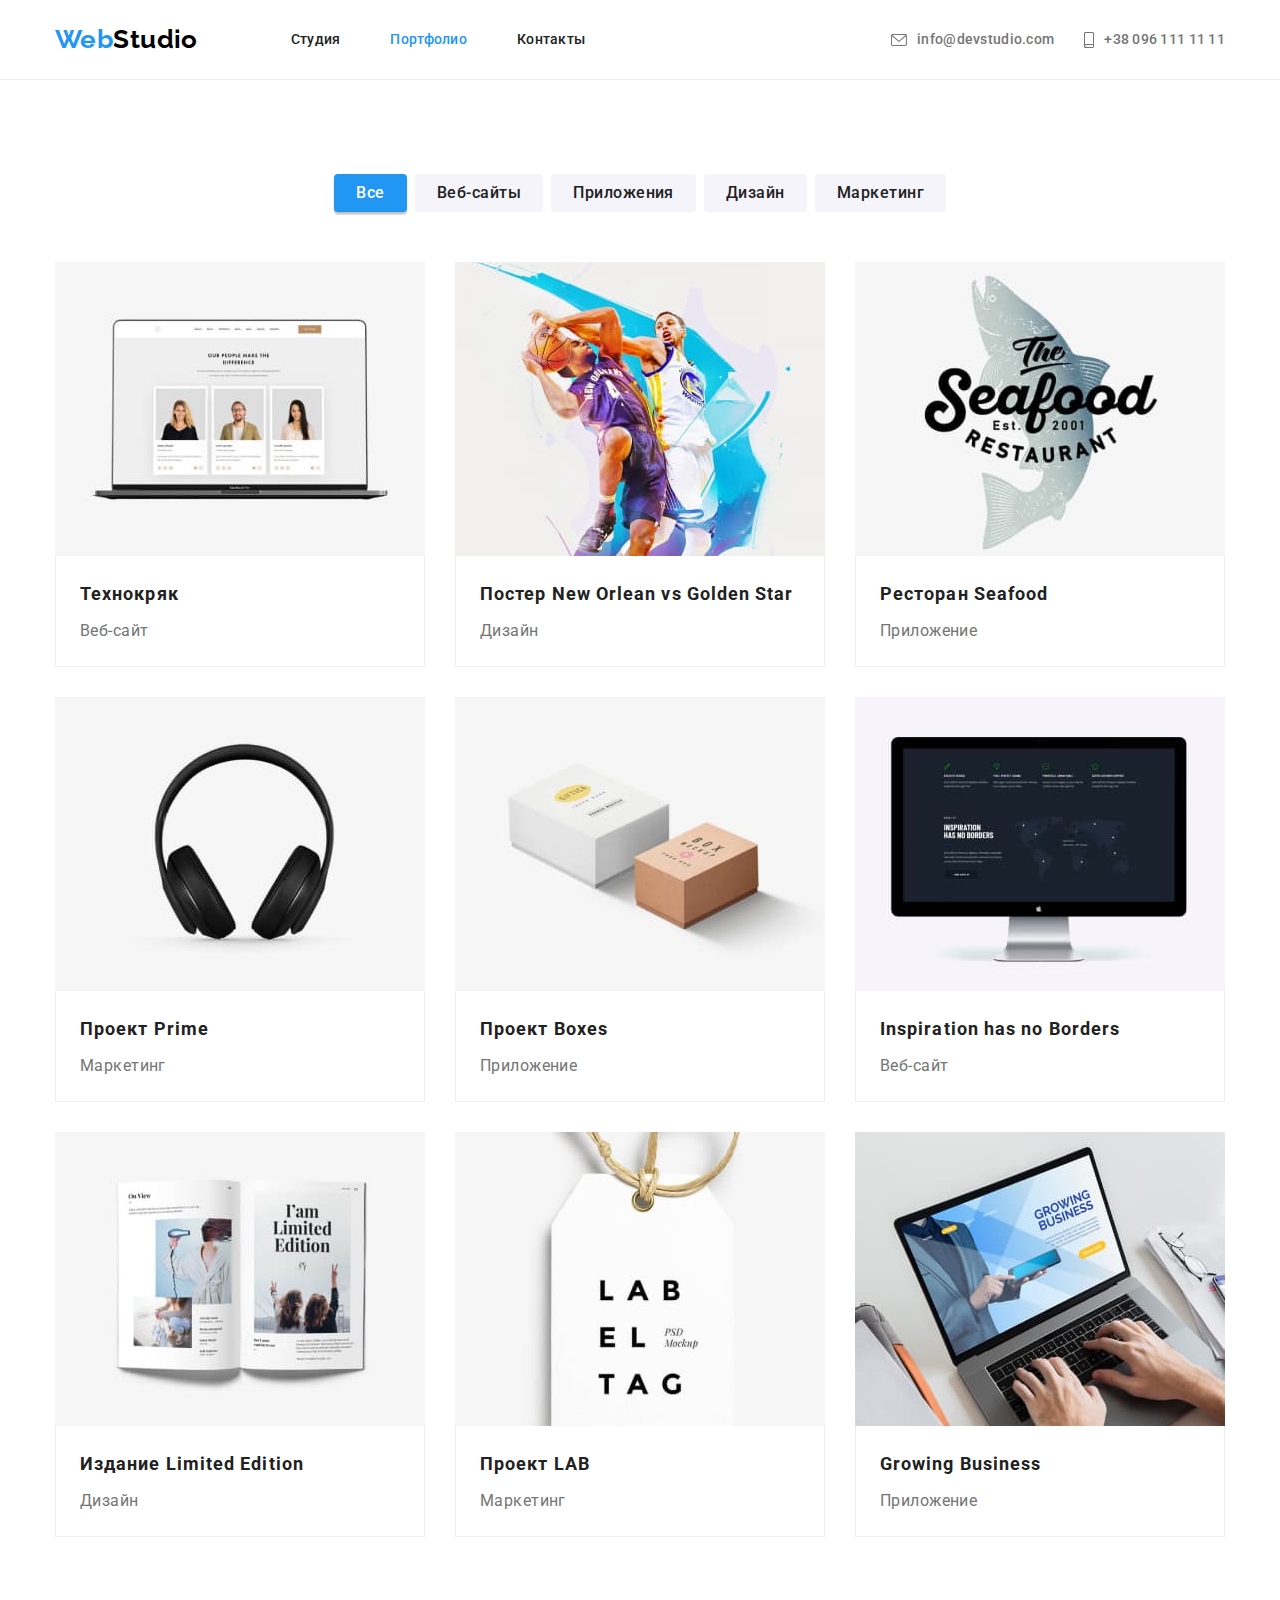
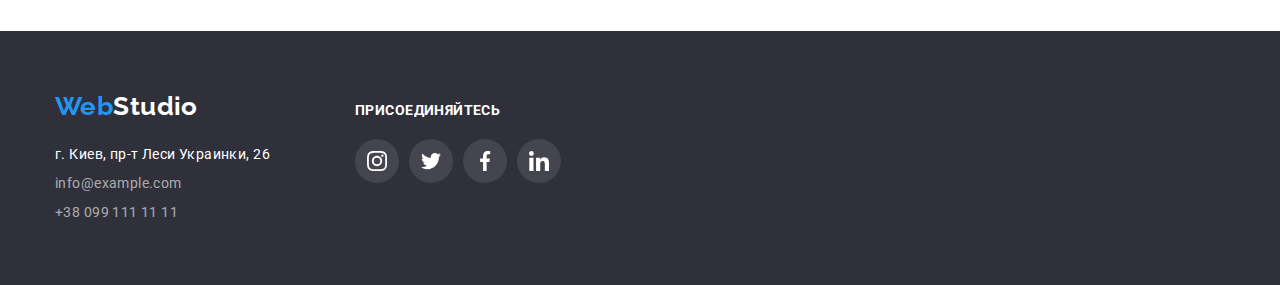
==== portfolio.html @ 2c68f672 "Добавляет файлы предыдущей работы" ====
<!DOCTYPE html>
<html lang="ru">
  <head>
    <meta charset="UTF-8" />
    <!-- <meta http-equiv="X-UA-Compatible" content="IE=edge" /> -->
    <meta name="viewport" content="width=device-width, initial-scale=1.0" />
    <title>Портфолио</title>
    <link rel="preconnect" href="https://fonts.googleapis.com" />
    <link rel="preconnect" href="https://fonts.gstatic.com" crossorigin />
    <link
      href="https://fonts.googleapis.com/css2?family=Raleway:wght@700&family=Roboto:wght@400;500;700;900&display=swap"
      rel="stylesheet"
    />
    <link
      rel="stylesheet"
      href="https://cdnjs.cloudflare.com/ajax/libs/modern-normalize/1.1.0/modern-normalize.min.css"
    />
    <link rel="stylesheet" href="./css/styles.css" />
  </head>
  <body>
    <!-- Шапка страницы -->
    <header class="page-header">
      <div class="container page-header__inner">
        <!-- Основная навигация -->
        <nav class="page-header__nav">
          <!-- Логотип компании -->
          <a href="./index.html" class="logo" lang="en">
            <span class="logo--accent">Web</span>Studio
          </a>

          <!-- Ссылки на другие страницы -->
          <ul class="site-nav list">
            <li class="site-nav__item">
              <a href="./index.html" class="site-nav__link">Студия</a>
            </li>
            <li class="site-nav__item">
              <a
                href="./portfolio.html"
                class="site-nav__link site-nav__link--active"
                aria-current="page"
              >
                Портфолио
              </a>
            </li>
            <li class="site-nav__item">
              <a href="" class="site-nav__link">Контакты</a>
            </li>
          </ul>
        </nav>

        <!-- Почта и телефон -->
        <ul class="contacts-header list">
          <li class="contacts-header__item">
            <a href="mailto:info@devstudio.com" class="contacts-header__link">
              <svg class="contacts-header__icon" width="16" height="12">
                <use href="./images/icons.svg#envelope"></use>
              </svg>
              info@devstudio.com
            </a>
          </li>
          <li class="contacts-header__item">
            <a href="tel:+380961111111" class="contacts-header__link">
              <svg class="contacts-header__icon" width="10" height="16">
                <use href="./images/icons.svg#smartphone"></use>
              </svg>
              +38 096 111 11 11
            </a>
          </li>
        </ul>

        <!-- <div>
          <a href="mailto:info@devstudio.com">info@devstudio.com</a>
          <a href="tel:+380961111111">+38 096 111 11 11</a>
        </div> -->
      </div>
    </header>

    <!-- Уникальный контент страницы -->
    <main>
      <!-- Наши работы -->
      <section class="section">
        <div class="container">
          <h1 class="visually-hidden">Наши работы</h1>

          <!-- Фильтр -->
          <ul class="filter list">
            <li class="filter__item">
              <button
                type="button"
                class="filter__button filter__button--active"
                aria-current="true"
              >
                Все
              </button>
            </li>
            <li class="filter__item">
              <button type="button" class="filter__button">Веб-сайты</button>
            </li>
            <li class="filter__item">
              <button type="button" class="filter__button">Приложения</button>
            </li>
            <li class="filter__item">
              <button type="button" class="filter__button">Дизайн</button>
            </li>
            <li class="filter__item">
              <button type="button" class="filter__button">Маркетинг</button>
            </li>
          </ul>
          <!-- можно сверстать без списка, ⚠️ ультраграмотно - набором радио-кнопок -->

          <ul class="works-list list">
            <li class="works-list__card">
              <a href="" class="works-list__link">
                <img
                  src="./images/pic-1.jpg"
                  alt="Сайт на экране ноутбука"
                  width="370"
                />
                <div class="works-list__content">
                  <h2 class="works-list__title">Технокряк</h2>
                  <p class="works-list__type">Веб-сайт</p>
                </div>
              </a>
            </li>
            <li class="works-list__card">
              <a href="" class="works-list__link">
                <img
                  src="./images/pic-2.jpg"
                  alt="Два баскетболиста с мячом"
                  width="370"
                />
                <div class="works-list__content">
                  <h2 class="works-list__title">
                    Постер <span lang="en">New Orlean vs Golden Star</span>
                  </h2>
                  <p class="works-list__type">Дизайн</p>
                </div>
              </a>
            </li>
            <li class="works-list__card">
              <a href="" class="works-list__link">
                <img
                  src="./images/pic-3.jpg"
                  alt="Логотип ресторана"
                  width="370"
                />
                <div class="works-list__content">
                  <h2 class="works-list__title">
                    Ресторан <span lang="en">Seafood</span>
                  </h2>
                  <p class="works-list__type">Приложение</p>
                </div>
              </a>
            </li>
            <li class="works-list__card">
              <a href="" class="works-list__link">
                <img
                  src="./images/pic-4.jpg"
                  alt="Беспроводные наушники"
                  width="370"
                />
                <div class="works-list__content">
                  <h2 class="works-list__title">
                    Проект <span lang="en">Prime</span>
                  </h2>
                  <p class="works-list__type">Маркетинг</p>
                </div>
              </a>
            </li>
            <li class="works-list__card">
              <a href="" class="works-list__link">
                <img
                  src="./images/pic-5.jpg"
                  alt="Две коробки на белом фоне"
                  width="370"
                />
                <div class="works-list__content">
                  <h2 class="works-list__title">
                    Проект <span lang="en">Boxes</span>
                  </h2>
                  <p class="works-list__type">Приложение</p>
                </div>
              </a>
            </li>
            <li class="works-list__card">
              <a href="" class="works-list__link">
                <img
                  src="./images/pic-6.jpg"
                  alt="Сайт на экране монитора"
                  width="370"
                />
                <div class="works-list__content">
                  <h2 class="works-list__title" lang="en">
                    Inspiration has no Borders
                  </h2>
                  <p class="works-list__type">Веб-сайт</p>
                </div>
              </a>
            </li>
            <li class="works-list__card">
              <a href="" class="works-list__link">
                <img
                  src="./images/pic-7.jpg"
                  alt="Открытый глянцевый журнал"
                  width="370"
                />
                <div class="works-list__content">
                  <h2 class="works-list__title">
                    Издание <span lang="en">Limited Edition</span>
                  </h2>
                  <p class="works-list__type">Дизайн</p>
                </div>
              </a>
            </li>
            <li class="works-list__card">
              <a href="" class="works-list__link">
                <img
                  src="./images/pic-8.jpg"
                  alt="Бирка с названием компании"
                  width="370"
                />
                <div class="works-list__content">
                  <h2 class="works-list__title">
                    Проект <span lang="en">LAB</span>
                  </h2>
                  <p class="works-list__type">Маркетинг</p>
                </div>
              </a>
            </li>
            <li class="works-list__card">
              <a href="" class="works-list__link">
                <img
                  src="./images/pic-9.jpg"
                  alt="Человек работает на ноутбуке"
                  width="370"
                />
                <div class="works-list__content">
                  <h2 class="works-list__title" lang="en">Growing Business</h2>
                  <p class="works-list__type">Приложение</p>
                </div>
              </a>
            </li>
          </ul>
        </div>
      </section>
    </main>

    <!-- Подвал страницы -->
    <footer class="page-footer">
      <div class="container page-footer__inner">
        <div>
          <!-- Логотип компании -->
          <a href="./index.html" class="logo page-footer__logo" lang="en">
            <span class="logo--accent">Web</span>Studio
          </a>

          <!-- Контактные данные -->
          <address class="footer-address">
            <!-- Адрес -->
            г. Киев, пр-т Леси Украинки, 26

            <!-- Почта и телефон -->
            <ul class="footer-address__list list">
              <li class="footer-address__item">
                <a href="mailto:info@example.com" class="footer-address__link">
                  info@example.com
                </a>
              </li>
              <li class="footer-address__item">
                <a href="tel:+380991111111" class="footer-address__link">
                  +38 099 111 11 11
                </a>
              </li>
            </ul>
          </address>

          <!-- <address>
            г. Киев, пр-т Леси Украинки, 26 <br />
            <a href="mailto:info@example.com">info@example.com</a> <br />
            <a href="tel:+380991111111">+38 099 111 11 11</a>
          </address> -->
        </div>

        <div class="page-footer__social">
          <b class="page-footer__text">Присоединяйтесь</b>

          <!-- Социальные сети -->
          <ul class="social-networks list">
            <li class="social-networks__item">
              <a
                href=""
                class="social-networks__link social-networks__link--theme-dark"
                aria-label="Ссылка на Instagram"
              >
                <svg class="social-networks__icon">
                  <use href="./images/icons.svg#instagram"></use>
                </svg>
              </a>
            </li>
            <li class="social-networks__item">
              <a
                href=""
                class="social-networks__link social-networks__link--theme-dark"
                aria-label="Ссылка на Twitter"
              >
                <svg class="social-networks__icon">
                  <use href="./images/icons.svg#twitter"></use>
                </svg>
              </a>
            </li>
            <li class="social-networks__item">
              <a
                href=""
                class="social-networks__link social-networks__link--theme-dark"
                aria-label="Ссылка на Facebook"
              >
                <svg class="social-networks__icon">
                  <use href="./images/icons.svg#facebook"></use>
                </svg>
              </a>
            </li>
            <li class="social-networks__item">
              <a
                href=""
                class="social-networks__link social-networks__link--theme-dark"
                aria-label="Ссылка на LinkedIn"
              >
                <svg class="social-networks__icon">
                  <use href="./images/icons.svg#linkedin"></use>
                </svg>
              </a>
            </li>
          </ul>
        </div>
      </div>
    </footer>
  </body>
</html>
---- css/styles.css ----
:root {
  --primary-text-color: #757575;
  --title-text-color: #212121;
  --accent-color: #2196f3;
  --button-hover-color: #188ce8;
  --primary-white-color: #ffffff;
  --secondary-bg-color: #f5f4fa;
  --logo-black-color: #000000;
  --header-border-color: #ececec;
  --border-color: #eeeeee;
  --hero-bg-color: #c4c4c4;
  --hero-gradient-color: rgba(47, 48, 58, 0.4);
  --icon-link-color: #afb1b8;
  --footer-bg-color: #2f303a;
  --footer-contact-color: rgba(255, 255, 255, 0.6);
  --footer-link-bg-color: rgba(255, 255, 255, 0.1);
  --primary-box-shadow: 0 4px 4px rgba(0, 0, 0, 0.15);
  --secondary-box-shadow: 0 1px 3px rgba(0, 0, 0, 0.12),
    0 1px 1px rgba(0, 0, 0, 0.14), 0 2px 1px rgba(0, 0, 0, 0.2);
  --filter-button-shadow: 0 3px 1px rgba(0, 0, 0, 0.1),
    0 1px 2px rgba(0, 0, 0, 0.08), 0 2px 2px rgba(0, 0, 0, 0.12);
  --work-card-shadow: 0 1px 1px rgba(0, 0, 0, 0.12),
    0 4px 4px rgba(0, 0, 0, 0.06), 1px 4px 6px rgba(0, 0, 0, 0.16);
}

body {
  background-color: var(--primary-white-color);
  color: var(--primary-text-color);

  font-family: 'Roboto', sans-serif;
  letter-spacing: 0.03em;
  font-size: 14px;
  line-height: 1.71;
}

/* ul {
  padding: 0;
  margin: 0;
  list-style: none;
} */

/* h1,
h2,
h3,
h4,
h5,
h6 {
  color: #212121;
} */

/* h1,
h2,
h3,
h4,
h5,
h6,
p {
  margin-top: 0;
  margin-bottom: 0;
} */

img {
  display: block;
  max-width: 100%;
  height: auto;
}

/* Утилиты */

.list {
  padding: 0;
  margin: 0;
  list-style: none;
} /* можно сделать для ссылок (.link) */

.visually-hidden {
  position: absolute;
  width: 1px;
  height: 1px;
  margin: -1px;
  border: 0;
  padding: 0;
  clip: rect(0 0 0 0);
  overflow: hidden;
}

/* Container */

.container {
  width: 1200px;
  padding-left: 15px;
  padding-right: 15px;
  margin-left: auto;
  margin-right: auto;
}

/* Logo */

.logo {
  color: var(--logo-black-color);
  font-family: 'Raleway', sans-serif;

  font-size: 26px;
  font-weight: 700;
  line-height: 1.19;
  text-decoration: none;
}

.logo--accent {
  color: var(--accent-color);
}

/* Page header */

.page-header {
  border-bottom: 1px solid var(--header-border-color);
}

.page-header__inner {
  display: flex;
}

.page-header__nav {
  display: flex;
  align-items: center;
}

/* Site nav и Contacts header */

.site-nav {
  display: flex;
  margin-left: 93px;
}

.site-nav__item:not(:last-child) {
  margin-right: 50px;
}

.site-nav__link {
  color: var(--title-text-color);
}

.contacts-header {
  display: flex;
  margin-left: auto;
}

.contacts-header__item:not(:last-child) {
  margin-right: 30px;
}

.contacts-header__link {
  align-items: center;
  color: inherit;
}

.contacts-header__icon {
  margin-right: 10px;
  fill: currentColor;
}

.site-nav__link,
.contacts-header__link {
  /* display: inline-block; */
  /* display: block; */
  display: inline-flex;
  padding-top: 32px;
  padding-bottom: 31px;

  font-weight: 500;
  line-height: 1.14;
  letter-spacing: 0.02em;
  text-decoration: none;
}

.site-nav__link:hover,
.site-nav__link:focus,
.site-nav__link--active,
.contacts-header__link:hover,
.contacts-header__link:focus {
  color: var(--accent-color);
}

/* Hero */

.hero {
  display: flex;
  flex-direction: column;
  justify-content: center;
  align-items: center;
  max-width: 1600px;
  height: 600px;
  margin-left: auto;
  margin-right: auto;
  /* padding-top: 200px;
  padding-bottom: 200px; */

  background-color: var(--hero-bg-color);
  /* если картинка не загрузится */
  background-image: linear-gradient(
      var(--hero-gradient-color),
      var(--hero-gradient-color)
    ),
    url('../images/hero-bg.jpg');
  background-repeat: no-repeat;
  background-position: center;
  background-size: cover;
  /* text-align: center; */
}

.hero__title {
  /* margin-left: auto;
  margin-right: auto; */
  width: 696px;
  margin-top: 0;
  margin-bottom: 30px;

  color: var(--primary-white-color);
  font-weight: 900;
  font-size: 44px;
  line-height: 1.36;
  letter-spacing: 0.06em;
  text-transform: uppercase;
}

/* Button */

.button {
  border: 0;
  border-radius: 4px;
  box-shadow: var(--primary-box-shadow);
  padding: 10px 32px;
  min-width: 200px;

  color: var(--primary-white-color);
  background-color: var(--accent-color);
  cursor: pointer;

  font-weight: 700;
  font-size: 16px;
  line-height: 1.88;
  letter-spacing: 0.06em;
}

.button:hover,
.button:focus {
  background-color: var(--button-hover-color);
}

/* Section */

.section {
  padding-top: 94px;
  padding-bottom: 94px;
}

.section--no-padding-b {
  padding-bottom: 0;
}

.section--secondary {
  background-color: var(--secondary-bg-color);
}

.section__title {
  margin-top: 0;
  margin-bottom: 50px;

  color: var(--title-text-color);

  font-size: 36px;
  line-height: 1.17;
  text-align: center;
}

/* Стили для index.html */

/* Features */

.features-list {
  display: flex;
}

.features-list__item {
  width: calc((100% - 90px) / 4);
  margin-right: 30px;
}

.features-list__item:last-child {
  margin-right: 0;
}

.features-list__thumb {
  display: flex;
  justify-content: center;
  align-items: center;
  height: 120px;
  margin-bottom: 30px;

  border-radius: 4px;
  background-color: var(--secondary-bg-color);
}

.features-list__icon {
  width: 70px;
  height: 70px;
}

/* Альтернатива без дополнительного блока */
/* .features-list__icon {
  width: 100%;
  height: 120px;
  padding-top: 25px;
  padding-bottom: 25px;
  margin-bottom: 30px;

  border-radius: 4px;
  background-color: var(--secondary-bg-color);
} */

.features-list__title {
  margin-top: 0;
  margin-bottom: 10px;
  color: var(--title-text-color);

  font-size: 14px;
  line-height: 1.14;
  text-transform: uppercase;
}

.features-list__text {
  margin-top: 0;
  margin-bottom: 0;
}

/* Gallery */

.gallery-list {
  display: flex;
  justify-content: space-between;
}

.gallery-list__item {
  width: calc((100% - 60px) / 3);
}

/* Team */

.team-members {
  display: flex;
  margin: -15px;
}

.team-members__card {
  width: calc(100% / 4 - 30px);
  margin: 15px;

  box-shadow: var(--secondary-box-shadow);
  border-bottom-right-radius: 4px;
  border-bottom-left-radius: 4px;
  overflow: hidden;
}

.team-members__worker {
  padding: 30px 24px;
  text-align: center;
  background-color: var(--primary-white-color);
}

.team-members__name {
  margin-bottom: 10px;
  color: var(--title-text-color);
  font-weight: 500;
}

.team-members__position {
  margin-bottom: 16px;
}

.team-members__name,
.team-members__position {
  margin-top: 0;
  font-size: 16px;
  line-height: 1.19;
}

/* Social networks */

.social-networks {
  display: inline-flex;
}

.social-networks__item:not(:last-child) {
  margin-right: 10px;
}

.social-networks__link {
  display: flex;
  justify-content: center;
  align-items: center;
  width: 44px;
  height: 44px;

  color: var(--icon-link-color);
  border-radius: 50%;
}

.social-networks__link--theme-dark {
  color: var(--primary-white-color);
  background-color: var(--footer-link-bg-color);
}

.social-networks__link:hover,
.social-networks__link:focus {
  color: var(--primary-white-color);
  background-color: var(--accent-color);
}

.social-networks__icon {
  width: 20px;
  height: 20px;
  fill: currentColor;
}

/* Clients */

.clients-list {
  display: flex;
  margin: -15px;
}

.clients-list__item {
  margin: 15px;
}

.clients-list__link {
  display: flex;
  justify-content: center;
  align-items: center;
  width: 170px;
  height: 92px;

  color: var(--icon-link-color);
  border: 1px solid var(--icon-link-color);
  border-radius: 4px;
}

.clients-list__link:hover,
.clients-list__link:focus {
  color: var(--accent-color);
  border-color: var(--accent-color);
}

.clients-list__icon {
  width: 106px;
  height: 60px;
  fill: currentColor;
}

/* Page footer */

.page-footer {
  padding-top: 60px;
  padding-bottom: 60px;
  background-color: var(--footer-bg-color);
}

.page-footer__logo {
  color: var(--primary-white-color);
}

.page-footer__inner {
  display: flex;
  align-items: baseline;
}

.page-footer__social {
  margin-left: 85px;
}

.page-footer__text {
  display: block;
  margin-bottom: 20px;
  color: var(--primary-white-color);

  line-height: 1.14;
  text-transform: uppercase;
}

/* Footer address */

.footer-address {
  margin-top: 20px;
  color: var(--primary-white-color);
  font-style: normal;
}

.footer-address__list {
  margin-top: 5px;
}

.footer-address__item:not(:first-child) {
  margin-top: 5px;
}

.footer-address__link {
  color: var(--footer-contact-color);
  text-decoration: none;
}

.footer-address__link:hover,
.footer-address__link:focus {
  color: var(--accent-color);
}

/* Стили для portfolio.html */

/* Filter */

.filter {
  display: flex;
  justify-content: center;
  margin-bottom: 50px;
}

.filter__item:not(:last-child) {
  margin-right: 8px;
}

.filter__button {
  border: 0;
  border-radius: 4px;
  padding: 6px 22px;
  min-width: 73px;

  color: var(--title-text-color);
  background-color: var(--secondary-bg-color);
  cursor: pointer;

  font-weight: 500;
  font-size: 16px;
  line-height: 1.63;
  letter-spacing: 0.03em;
}

.filter__button:hover,
.filter__button:focus,
.filter__button--active {
  color: var(--primary-white-color);
  background-color: var(--accent-color);
  box-shadow: var(--filter-button-shadow);
}

/* Works */

.works-list {
  display: flex;
  flex-wrap: wrap;
  margin: -15px;
}

.works-list__card {
  width: 370px;
  margin: 15px;
  /* margin-right: 30px;
  margin-bottom: 30px; */
}

/* .works-list > .card:nth-child(3n) {
  margin-right: 0;
}

.works-list > .card:nth-last-child(-n + 3) {
  margin-bottom: 0;
} */

/* Альтернатива */
/* .works-list > .card:not(:nth-child(3n)) {
  margin-right: 30px;
}

.works-list > .card:not(:nth-last-child(-n + 3)) {
  margin-bottom: 30px;
} */

.works-list__link {
  display: block;

  color: inherit;
  text-decoration: none;
}

.works-list__link:hover,
.works-list__link:focus {
  box-shadow: var(--work-card-shadow);
}

.works-list__content {
  padding: 20px 24px;
  border: 1px solid var(--border-color);
  border-top: none;
}

.works-list__title {
  margin-top: 0;
  margin-bottom: 4px;

  color: var(--title-text-color);

  font-size: 18px;
  line-height: 2;
  letter-spacing: 0.06em;
}

.works-list__type {
  margin-top: 0;
  margin-bottom: 0;
  font-size: 16px;
  line-height: 1.88;
}
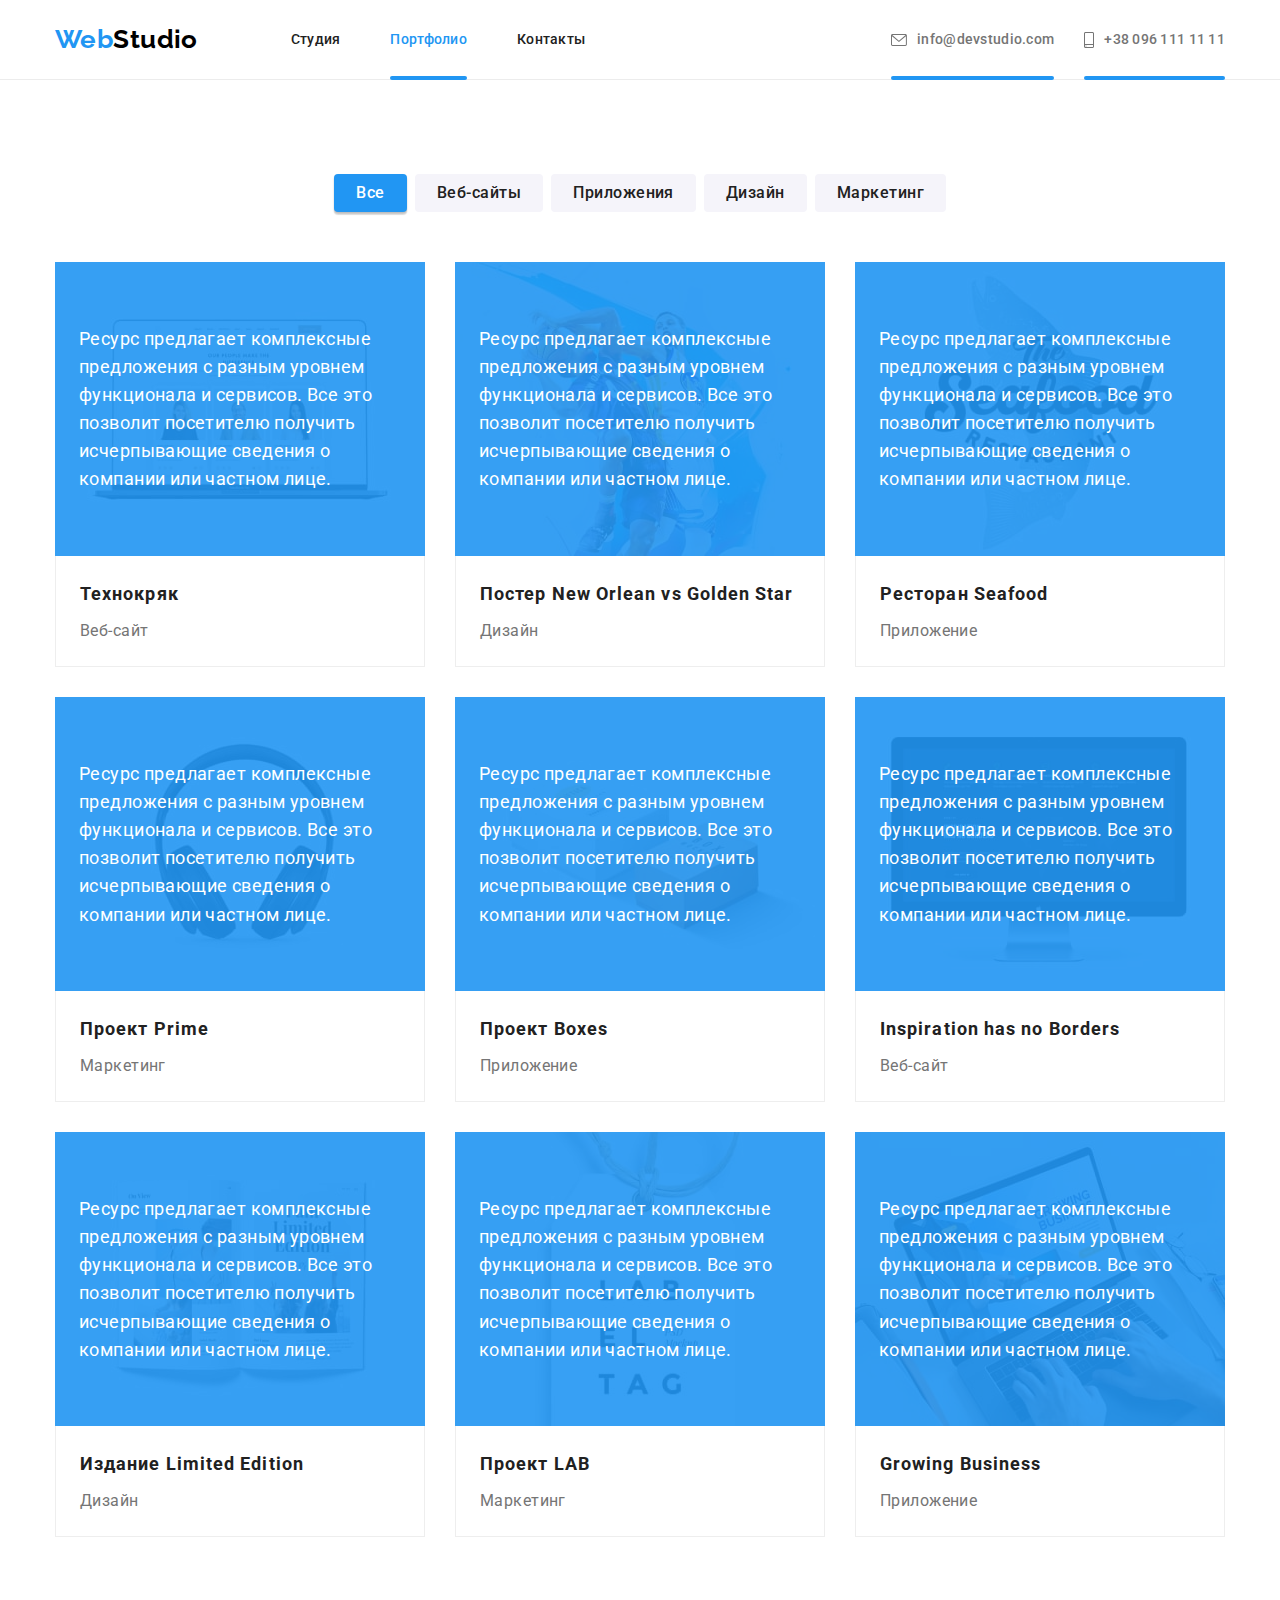
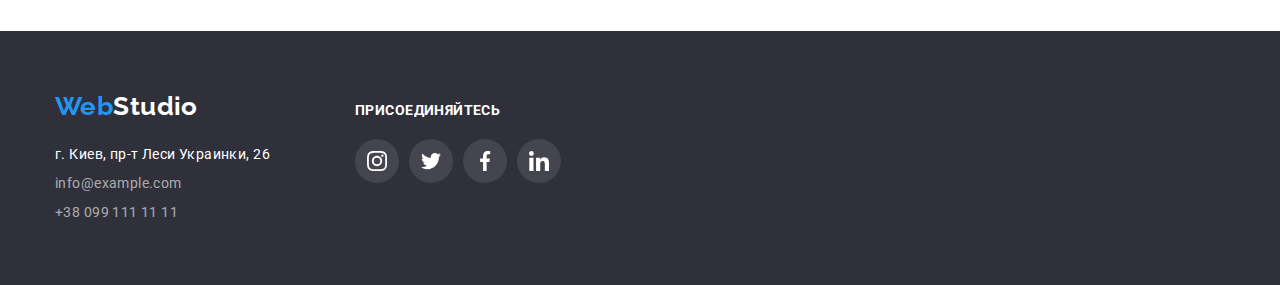
==== commit 832e10a9: "Добавляет позиционированные элементы" ====
--- a/portfolio.html
+++ b/portfolio.html
@@ -111,11 +111,21 @@
           <ul class="works-list list">
             <li class="works-list__card">
               <a href="" class="works-list__link">
-                <img
-                  src="./images/pic-1.jpg"
-                  alt="Сайт на экране ноутбука"
-                  width="370"
-                />
+                <div class="works-list__thumb">
+                  <img
+                    src="./images/pic-1.jpg"
+                    alt="Сайт на экране ноутбука"
+                    width="370"
+                  />
+                  <div class="works-list__overlay">
+                    <p class="works-list__description">
+                      Ресурс предлагает комплексные предложения с разным уровнем
+                      функционала и сервисов. Все это позволит посетителю
+                      получить исчерпывающие сведения о компании или частном
+                      лице.
+                    </p>
+                  </div>
+                </div>
                 <div class="works-list__content">
                   <h2 class="works-list__title">Технокряк</h2>
                   <p class="works-list__type">Веб-сайт</p>
@@ -124,11 +134,21 @@
             </li>
             <li class="works-list__card">
               <a href="" class="works-list__link">
-                <img
-                  src="./images/pic-2.jpg"
-                  alt="Два баскетболиста с мячом"
-                  width="370"
-                />
+                <div class="works-list__thumb">
+                  <img
+                    src="./images/pic-2.jpg"
+                    alt="Два баскетболиста с мячом"
+                    width="370"
+                  />
+                  <div class="works-list__overlay">
+                    <p class="works-list__description">
+                      Ресурс предлагает комплексные предложения с разным уровнем
+                      функционала и сервисов. Все это позволит посетителю
+                      получить исчерпывающие сведения о компании или частном
+                      лице.
+                    </p>
+                  </div>
+                </div>
                 <div class="works-list__content">
                   <h2 class="works-list__title">
                     Постер <span lang="en">New Orlean vs Golden Star</span>
@@ -139,11 +159,21 @@
             </li>
             <li class="works-list__card">
               <a href="" class="works-list__link">
-                <img
-                  src="./images/pic-3.jpg"
-                  alt="Логотип ресторана"
-                  width="370"
-                />
+                <div class="works-list__thumb">
+                  <img
+                    src="./images/pic-3.jpg"
+                    alt="Логотип ресторана"
+                    width="370"
+                  />
+                  <div class="works-list__overlay">
+                    <p class="works-list__description">
+                      Ресурс предлагает комплексные предложения с разным уровнем
+                      функционала и сервисов. Все это позволит посетителю
+                      получить исчерпывающие сведения о компании или частном
+                      лице.
+                    </p>
+                  </div>
+                </div>
                 <div class="works-list__content">
                   <h2 class="works-list__title">
                     Ресторан <span lang="en">Seafood</span>
@@ -154,11 +184,21 @@
             </li>
             <li class="works-list__card">
               <a href="" class="works-list__link">
-                <img
-                  src="./images/pic-4.jpg"
-                  alt="Беспроводные наушники"
-                  width="370"
-                />
+                <div class="works-list__thumb">
+                  <img
+                    src="./images/pic-4.jpg"
+                    alt="Беспроводные наушники"
+                    width="370"
+                  />
+                  <div class="works-list__overlay">
+                    <p class="works-list__description">
+                      Ресурс предлагает комплексные предложения с разным уровнем
+                      функционала и сервисов. Все это позволит посетителю
+                      получить исчерпывающие сведения о компании или частном
+                      лице.
+                    </p>
+                  </div>
+                </div>
                 <div class="works-list__content">
                   <h2 class="works-list__title">
                     Проект <span lang="en">Prime</span>
@@ -169,11 +209,21 @@
             </li>
             <li class="works-list__card">
               <a href="" class="works-list__link">
-                <img
-                  src="./images/pic-5.jpg"
-                  alt="Две коробки на белом фоне"
-                  width="370"
-                />
+                <div class="works-list__thumb">
+                  <img
+                    src="./images/pic-5.jpg"
+                    alt="Две коробки на белом фоне"
+                    width="370"
+                  />
+                  <div class="works-list__overlay">
+                    <p class="works-list__description">
+                      Ресурс предлагает комплексные предложения с разным уровнем
+                      функционала и сервисов. Все это позволит посетителю
+                      получить исчерпывающие сведения о компании или частном
+                      лице.
+                    </p>
+                  </div>
+                </div>
                 <div class="works-list__content">
                   <h2 class="works-list__title">
                     Проект <span lang="en">Boxes</span>
@@ -184,11 +234,21 @@
             </li>
             <li class="works-list__card">
               <a href="" class="works-list__link">
-                <img
-                  src="./images/pic-6.jpg"
-                  alt="Сайт на экране монитора"
-                  width="370"
-                />
+                <div class="works-list__thumb">
+                  <img
+                    src="./images/pic-6.jpg"
+                    alt="Сайт на экране монитора"
+                    width="370"
+                  />
+                  <div class="works-list__overlay">
+                    <p class="works-list__description">
+                      Ресурс предлагает комплексные предложения с разным уровнем
+                      функционала и сервисов. Все это позволит посетителю
+                      получить исчерпывающие сведения о компании или частном
+                      лице.
+                    </p>
+                  </div>
+                </div>
                 <div class="works-list__content">
                   <h2 class="works-list__title" lang="en">
                     Inspiration has no Borders
@@ -199,11 +259,21 @@
             </li>
             <li class="works-list__card">
               <a href="" class="works-list__link">
-                <img
-                  src="./images/pic-7.jpg"
-                  alt="Открытый глянцевый журнал"
-                  width="370"
-                />
+                <div class="works-list__thumb">
+                  <img
+                    src="./images/pic-7.jpg"
+                    alt="Открытый глянцевый журнал"
+                    width="370"
+                  />
+                  <div class="works-list__overlay">
+                    <p class="works-list__description">
+                      Ресурс предлагает комплексные предложения с разным уровнем
+                      функционала и сервисов. Все это позволит посетителю
+                      получить исчерпывающие сведения о компании или частном
+                      лице.
+                    </p>
+                  </div>
+                </div>
                 <div class="works-list__content">
                   <h2 class="works-list__title">
                     Издание <span lang="en">Limited Edition</span>
@@ -214,11 +284,21 @@
             </li>
             <li class="works-list__card">
               <a href="" class="works-list__link">
-                <img
-                  src="./images/pic-8.jpg"
-                  alt="Бирка с названием компании"
-                  width="370"
-                />
+                <div class="works-list__thumb">
+                  <img
+                    src="./images/pic-8.jpg"
+                    alt="Бирка с названием компании"
+                    width="370"
+                  />
+                  <div class="works-list__overlay">
+                    <p class="works-list__description">
+                      Ресурс предлагает комплексные предложения с разным уровнем
+                      функционала и сервисов. Все это позволит посетителю
+                      получить исчерпывающие сведения о компании или частном
+                      лице.
+                    </p>
+                  </div>
+                </div>
                 <div class="works-list__content">
                   <h2 class="works-list__title">
                     Проект <span lang="en">LAB</span>
@@ -229,11 +309,21 @@
             </li>
             <li class="works-list__card">
               <a href="" class="works-list__link">
-                <img
-                  src="./images/pic-9.jpg"
-                  alt="Человек работает на ноутбуке"
-                  width="370"
-                />
+                <div class="works-list__thumb">
+                  <img
+                    src="./images/pic-9.jpg"
+                    alt="Человек работает на ноутбуке"
+                    width="370"
+                  />
+                  <div class="works-list__overlay">
+                    <p class="works-list__description">
+                      Ресурс предлагает комплексные предложения с разным уровнем
+                      функционала и сервисов. Все это позволит посетителю
+                      получить исчерпывающие сведения о компании или частном
+                      лице.
+                    </p>
+                  </div>
+                </div>
                 <div class="works-list__content">
                   <h2 class="works-list__title" lang="en">Growing Business</h2>
                   <p class="works-list__type">Приложение</p>
--- a/css/styles.css
+++ b/css/styles.css
@@ -10,10 +10,14 @@
   --border-color: #eeeeee;
   --hero-bg-color: #c4c4c4;
   --hero-gradient-color: rgba(47, 48, 58, 0.4);
+  --gallery-overlay-color: rgba(47, 48, 58, 0.8);
   --icon-link-color: #afb1b8;
   --footer-bg-color: #2f303a;
   --footer-contact-color: rgba(255, 255, 255, 0.6);
   --footer-link-bg-color: rgba(255, 255, 255, 0.1);
+  --backdrop-bg-color: rgba(0, 0, 0, 0.2);
+  --close-border-color: rgba(0, 0, 0, 0.1);
+  --works-overlay-color: rgba(33, 150, 243, 0.9);
   --primary-box-shadow: 0 4px 4px rgba(0, 0, 0, 0.15);
   --secondary-box-shadow: 0 1px 3px rgba(0, 0, 0, 0.12),
     0 1px 1px rgba(0, 0, 0, 0.14), 0 2px 1px rgba(0, 0, 0, 0.2);
@@ -179,6 +183,25 @@
 .contacts-header__link:hover,
 .contacts-header__link:focus {
   color: var(--accent-color);
+}
+
+.site-nav__link--active,
+.contacts-header__link {
+  position: relative;
+}
+
+.site-nav__link--active::after,
+.contacts-header__link::after {
+  display: block;
+  content: '';
+
+  position: absolute;
+  left: 0;
+  bottom: -1px;
+  width: 100%;
+  height: 4px;
+  background-color: var(--accent-color);
+  border-radius: 2px;
 }
 
 /* Hero */
@@ -341,8 +364,49 @@
 }
 
 .gallery-list__item {
+  position: relative;
   width: calc((100% - 60px) / 3);
 }
+
+.gallery-list__overlay {
+  position: absolute;
+  left: 0;
+  bottom: 0;
+
+  width: 100%;
+  padding: 27px 24px;
+  background-color: var(--gallery-overlay-color);
+}
+
+.gallery-list__title {
+  margin-top: 0;
+  margin-bottom: 0;
+  color: var(--primary-white-color);
+
+  font-size: 14px;
+  line-height: 1.14;
+  text-transform: uppercase;
+  text-align: center;
+}
+
+/* Альтернатива без дополнительного блока */
+/* .gallery-list__title {
+  position: absolute;
+  left: 0;
+  bottom: 0;
+  width: 100%;
+  margin-top: 0;
+  margin-bottom: 0;
+  padding: 27px 24px;
+
+  color: var(--primary-white-color);
+  background-color: var(--gallery-overlay-color);
+
+  font-size: 14px;
+  line-height: 1.14;
+  text-transform: uppercase;
+  text-align: center;
+} */
 
 /* Team */
 
@@ -511,6 +575,79 @@
 .footer-address__link:hover,
 .footer-address__link:focus {
   color: var(--accent-color);
+}
+
+/* Backdrop */
+
+.backdrop {
+  position: fixed;
+  top: 0;
+  left: 0;
+  /* bottom: 0;
+  right: 0; */
+  /* width: 100vw;
+  height: 100vh; */
+  width: 100%;
+  height: 100%;
+  background-color: var(--backdrop-bg-color);
+
+  /* display: flex;
+  justify-content: center;
+  align-items: center; */
+  opacity: 1;
+  visibility: visible;
+}
+
+.backdrop--hidden {
+  visibility: hidden;
+  opacity: 0;
+  pointer-events: none;
+}
+
+/* Modal */
+
+.modal {
+  position: absolute;
+  top: 50%;
+  left: 50%;
+  transform: translate(-50%, -50%);
+
+  min-width: 528px;
+  min-height: 581px;
+
+  border-radius: 4px;
+  background-color: var(--primary-white-color);
+  box-shadow: var(--secondary-box-shadow);
+}
+
+/* Close */
+
+.close {
+  position: absolute;
+  top: 8px;
+  right: 8px;
+
+  display: flex;
+  justify-content: center;
+  align-items: center;
+  width: 30px;
+  height: 30px;
+  padding: 0;
+
+  color: var(--logo-black-color);
+  background-color: var(--primary-white-color);
+  border: 1px solid var(--close-border-color);
+  border-radius: 50%;
+  cursor: pointer;
+}
+
+.close:hover,
+.close:focus {
+  color: var(--accent-color);
+}
+
+.close__icon {
+  fill: currentColor;
 }
 
 /* Стили для portfolio.html */
@@ -595,6 +732,29 @@
   box-shadow: var(--work-card-shadow);
 }
 
+.works-list__thumb {
+  position: relative;
+}
+
+.works-list__overlay {
+  position: absolute;
+  top: 0;
+  left: 0;
+  width: 100%;
+  height: 100%;
+  padding: 63px 24px;
+  background-color: var(--works-overlay-color);
+}
+
+.works-list__description {
+  margin-top: 0;
+  margin-bottom: 0;
+  color: var(--primary-white-color);
+
+  font-size: 18px;
+  line-height: 1.56;
+}
+
 .works-list__content {
   padding: 20px 24px;
   border: 1px solid var(--border-color);
